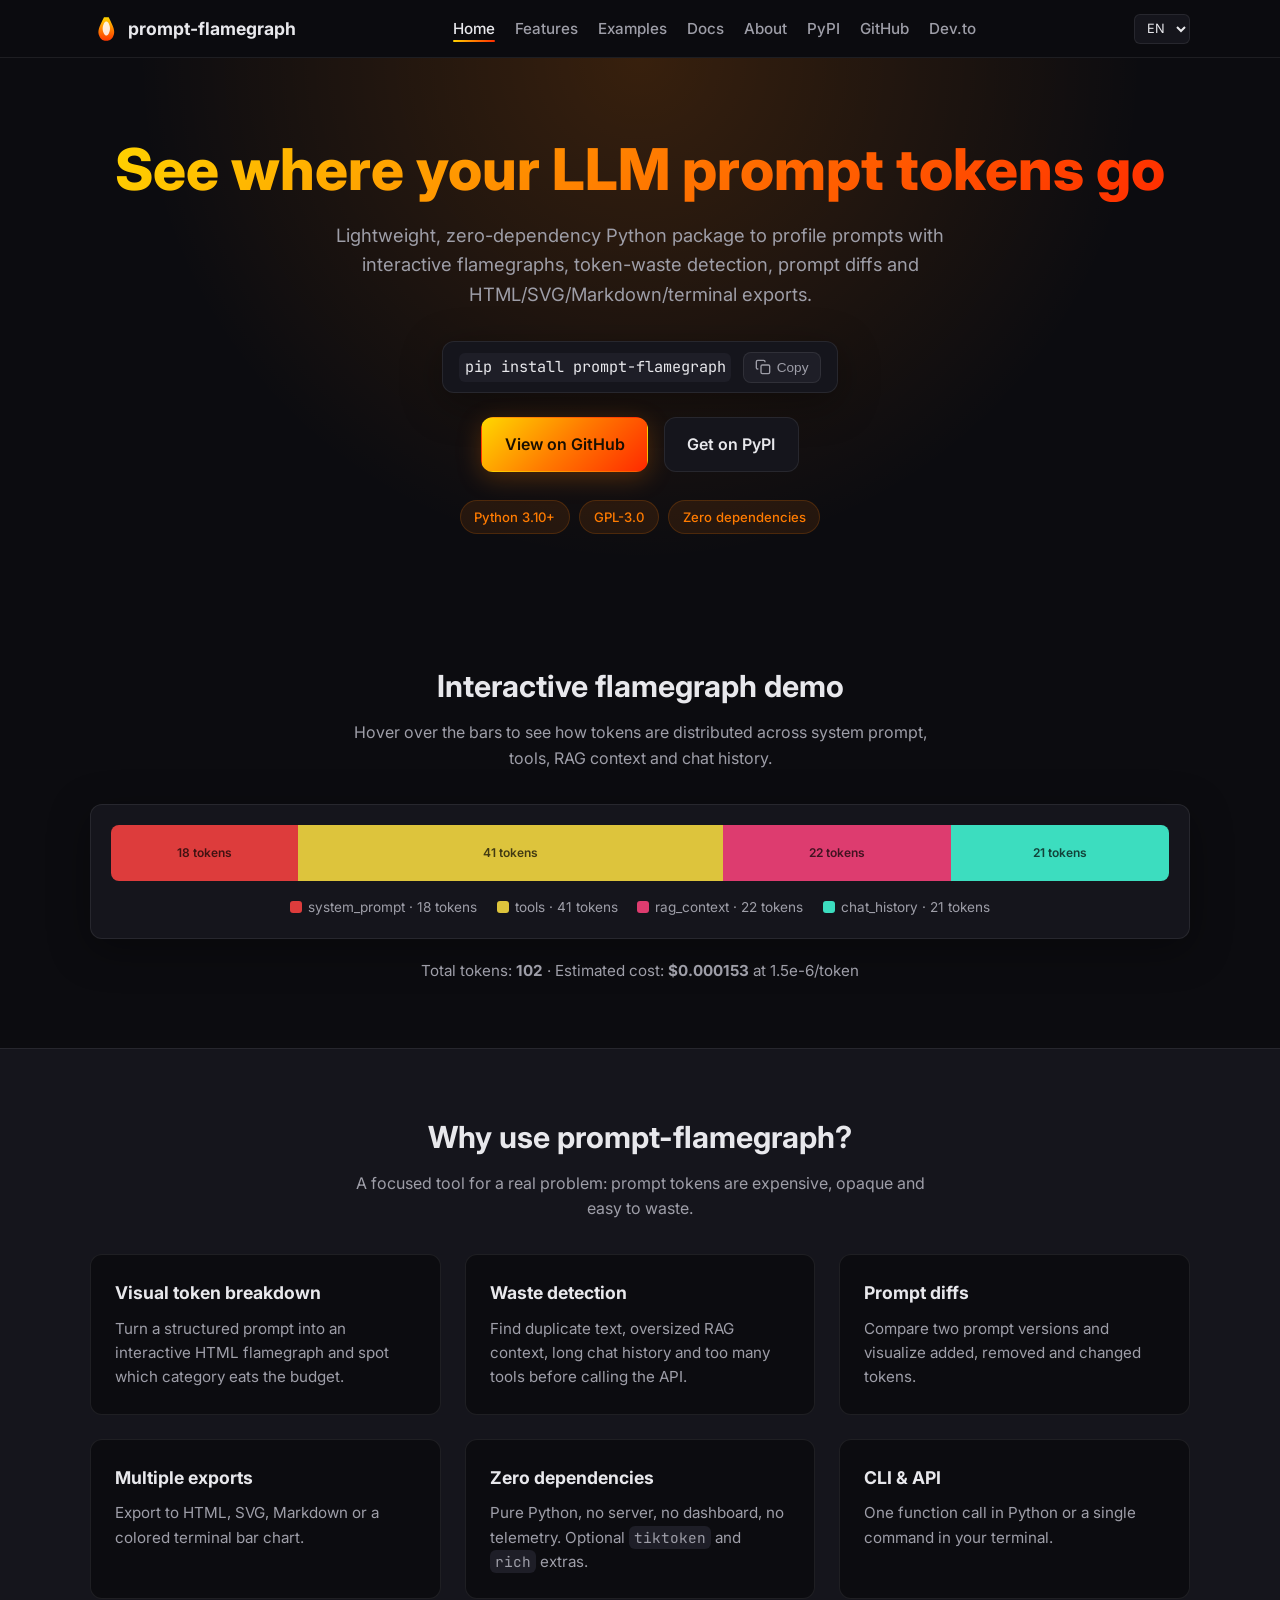
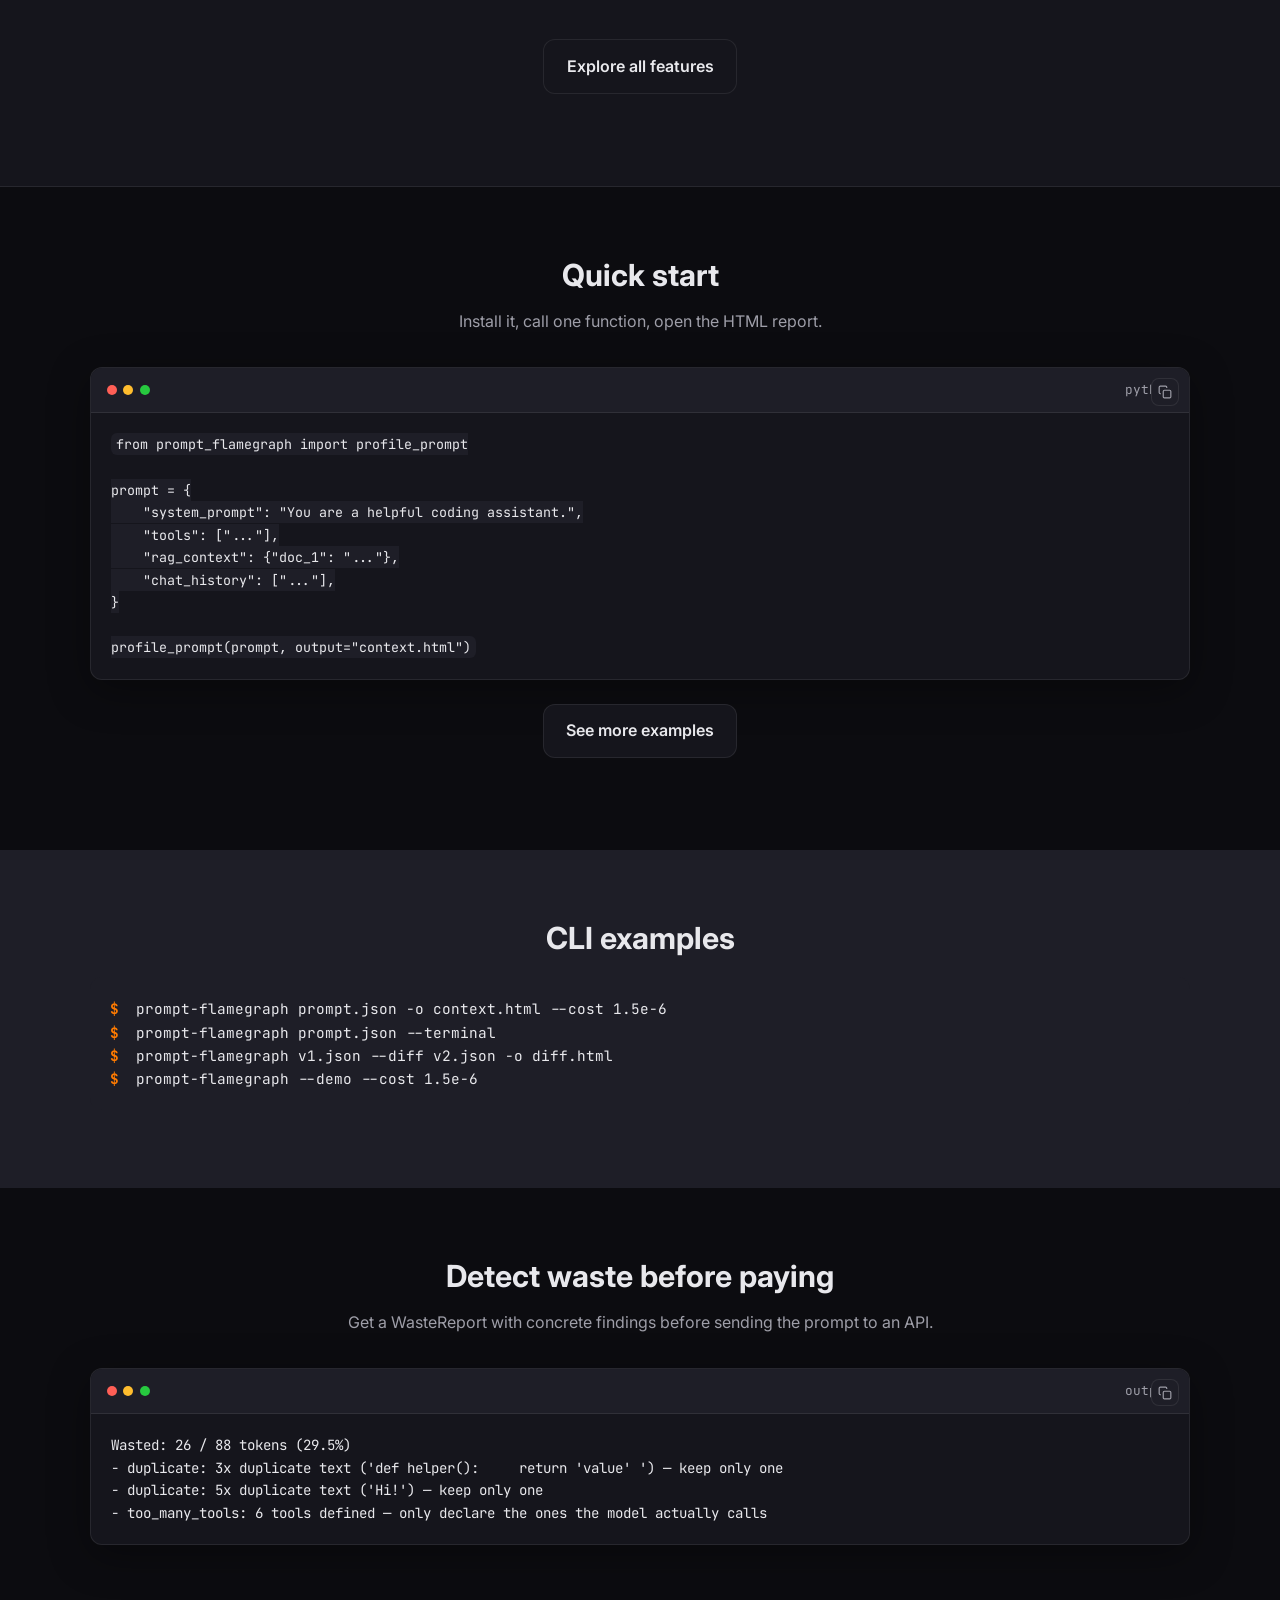
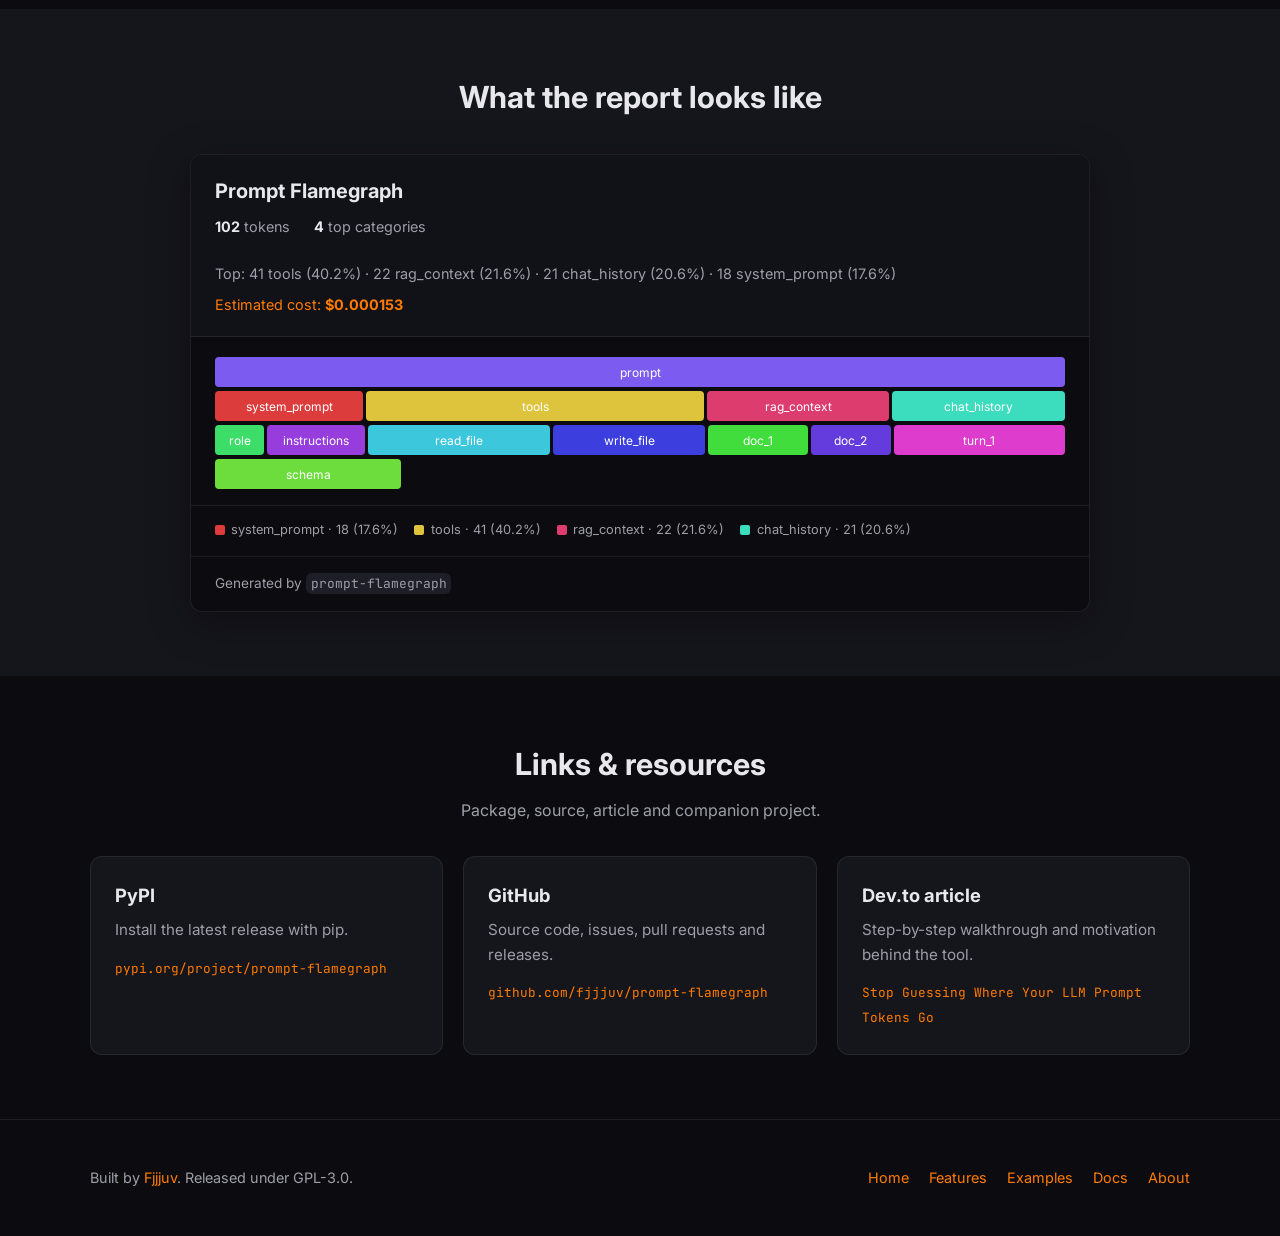
==== index.html @ 8f4eb589 "Complete French translation across all site pages. - Extend i18n.js with a frText fallback map and a" ====
<!doctype html>
<html lang="en">
<head>
  <meta charset="utf-8" />
  <meta name="viewport" content="width=device-width, initial-scale=1" />
  <title data-i18n-title="page_title">prompt-flamegraph · Profile LLM Prompt Tokens</title>
  <script>document.documentElement.classList.add('js');</script>
  <meta name="description" content="Lightweight, zero-dependency Python package to profile LLM prompt tokens with interactive flamegraphs, waste detection and HTML/SVG/Markdown/terminal exports." data-i18n-meta="page_description" />
  <link rel="canonical" href="https://fjjjuv.github.io/prompt-flamegraph/" />
  <meta name="google-site-verification" content="PASTE_GSC_CODE_HERE" />

  <meta property="og:title" content="prompt-flamegraph · Profile LLM Prompt Tokens" />
  <meta property="og:description" content="Lightweight, zero-dependency Python package to profile LLM prompt tokens with interactive flamegraphs, waste detection and HTML/SVG/Markdown/terminal exports." />
  <meta property="og:url" content="https://fjjjuv.github.io/prompt-flamegraph/" />
  <meta property="og:image" content="https://fjjjuv.github.io/prompt-flamegraph/og-image.png" />
  <meta property="og:image:width" content="1200" />
  <meta property="og:image:height" content="630" />
  <meta property="og:image:alt" content="Interactive prompt token flamegraph from prompt-flamegraph" />
  <meta property="og:type" content="website" />
  <meta name="twitter:image:alt" content="Interactive prompt token flamegraph from prompt-flamegraph" />
  <meta name="twitter:card" content="summary_large_image" />

  <link rel="preconnect" href="https://fonts.googleapis.com" />
  <link rel="preconnect" href="https://fonts.gstatic.com" crossorigin />
  <link href="https://fonts.googleapis.com/css2?family=Inter:wght@400;500;600;700&family=JetBrains+Mono:wght@400;500&display=swap" rel="stylesheet" />
  <link rel="icon" type="image/x-icon" href="favicon.ico" />
  <script>
    if (location.protocol !== 'file:') {
      const manifestLink = document.createElement('link');
      manifestLink.rel = 'manifest';
      manifestLink.href = 'manifest.json';
      document.head.appendChild(manifestLink);
    }
  </script>
  <link rel="sitemap" type="application/xml" title="Sitemap" href="sitemap.xml" />
  <meta name="keywords" content="prompt-flamegraph, LLM, prompt, flamegraph, token profiling, token optimization, OpenAI, tiktoken, Python, developer tool, RAG, chat history, prompt cost" />
  <link rel="author" href="https://github.com/fjjjuv" />
  <meta name="DC.title" content="prompt-flamegraph · Profile LLM Prompt Tokens" />
  <meta name="DC.creator" content="Fjjjuv" />
  <meta name="DC.subject" content="prompt-flamegraph, LLM, prompt profiling, token flamegraph" />
  <meta name="DC.description" content="Lightweight, zero-dependency Python package to profile LLM prompt tokens with interactive flamegraphs, waste detection, prompt diffs and HTML/SVG/Markdown/terminal exports." />
  <meta name="DC.publisher" content="Fjjjuv" />
  <meta name="DC.date" content="2026-09-10" />
  <meta name="DC.language" content="en" />
  <meta name="DC.rights" content="GPL-3.0" />
  <meta name="application-name" content="prompt-flamegraph" />
  <meta name="msapplication-TileColor" content="#0c0c10" />
  <meta name="copyright" content="Fjjjuv, GPL-3.0" />
  <link rel="stylesheet" href="style.css" />
  <script src="i18n.js" defer></script>
  <meta name="robots" content="index, follow, max-image-preview:large, max-snippet:-1, max-video-preview:-1" />
  <meta name="referrer" content="strict-origin-when-cross-origin" />
  <meta name="author" content="Fjjjuv" />
  <meta name="theme-color" content="#0c0c10" />
  <meta name="color-scheme" content="dark" />
  <meta property="og:site_name" content="prompt-flamegraph" />
  <meta property="og:locale" content="en_US" />
  <script type="application/ld+json">
  {
    "@context": "https://schema.org",
    "@graph": [
      {
        "@type": "WebSite",
        "@id": "https://fjjjuv.github.io/prompt-flamegraph/#website",
        "url": "https://fjjjuv.github.io/prompt-flamegraph/",
        "name": "prompt-flamegraph",
        "description": "Lightweight, zero-dependency Python package to profile LLM prompt tokens with interactive flamegraphs, waste detection, prompt diffs and HTML/SVG/Markdown/terminal exports.",
        "publisher": {"@type": "Person", "name": "Fjjjuv", "url": "https://github.com/fjjjuv"},
        "sameAs": [
          "https://github.com/fjjjuv/prompt-flamegraph",
          "https://pypi.org/project/prompt-flamegraph/",
          "https://dev.to/fjjjuv/stop-guessing-where-your-llm-prompt-tokens-go-prompt-flamegraph-52nf"
        ],
        "inLanguage": "en"
      },
      {
        "@type": "SoftwareApplication",
        "@id": "https://fjjjuv.github.io/prompt-flamegraph/#software",
        "name": "prompt-flamegraph",
        "applicationCategory": "DeveloperApplication",
        "applicationSubCategory": "Prompt engineering tool",
        "operatingSystem": "Cross-platform",
        "softwareVersion": "0.2.4",
        "programmingLanguage": "Python",
        "requiresPythonVersion": ">=3.10",
        "offers": {"@type": "Offer", "price": "0", "priceCurrency": "USD"},
        "author": {"@type": "Person", "name": "Fjjjuv", "url": "https://github.com/fjjjuv"},
        "codeRepository": "https://github.com/fjjjuv/prompt-flamegraph",
        "downloadUrl": "https://pypi.org/project/prompt-flamegraph/",
        "license": "https://www.gnu.org/licenses/gpl-3.0.html",
        "audience": {"@type": "Audience", "audienceType": "Developers and ML engineers"},
        "featureList": ["Interactive flamegraph", "Token waste detection", "Prompt diff", "HTML/SVG/Markdown exports", "Terminal bar chart", "Pluggable tokenizers", "CLI and Python API"],
        "screenshot": {"@id": "https://fjjjuv.github.io/prompt-flamegraph/og-image.png"},
        "softwareHelp": "https://fjjjuv.github.io/prompt-flamegraph/documentation.html",
        "url": "https://fjjjuv.github.io/prompt-flamegraph/",
        "mainEntityOfPage": {"@type": "WebPage", "@id": "https://fjjjuv.github.io/prompt-flamegraph/"}
      },
      {
        "@type": "WebPage",
        "@id": "https://fjjjuv.github.io/prompt-flamegraph/",
        "url": "https://fjjjuv.github.io/prompt-flamegraph/",
        "name": "prompt-flamegraph · Profile LLM Prompt Tokens",
        "description": "Lightweight, zero-dependency Python package to profile LLM prompt tokens with interactive flamegraphs, waste detection, prompt diffs and HTML/SVG/Markdown/terminal exports.",
        "isPartOf": {"@id": "https://fjjjuv.github.io/prompt-flamegraph/#website"},
        "breadcrumb": {"@type": "BreadcrumbList", "@id": "https://fjjjuv.github.io/prompt-flamegraph/#breadcrumb"},
        "inLanguage": "en"
      },
      {
        "@type": "ImageObject",
        "@id": "https://fjjjuv.github.io/prompt-flamegraph/og-image.png",
        "url": "https://fjjjuv.github.io/prompt-flamegraph/og-image.png",
        "name": "Interactive prompt flamegraph demo",
        "description": "HTML report showing an interactive token flamegraph with waste findings"
      },
      {
        "@type": "BreadcrumbList",
        "@id": "https://fjjjuv.github.io/prompt-flamegraph/#breadcrumb",
        "itemListElement": [{"@type": "ListItem", "position": 1, "name": "Home", "item": "https://fjjjuv.github.io/prompt-flamegraph/"}]
      }
    ]
  }
  </script>
</head>
<body>
  <header class="site-header">
    <nav class="nav container" aria-label="Main navigation">
      <a class="logo" href="index.html">
        <svg class="logo-icon" viewBox="0 0 24 24" aria-hidden="true"><path d="M12 2C8 10 6 14 8 18c2 5 6 4 6 4s4 .8 6-4c2-4 0-8-4-16z" fill="url(#flame)"/><path d="M12 7c-2 4-1 7 0 9 1 2 3 2 4 0 1-2 2-5 0-9-1-2-3-2-4 0z" fill="#fff" opacity=".85"/><defs><linearGradient id="flame" x1="12" y1="2" x2="12" y2="24" gradientUnits="userSpaceOnUse"><stop offset="0%" stop-color="#ffd700"/><stop offset="50%" stop-color="#ff7b00"/><stop offset="100%" stop-color="#ff2a00"/></linearGradient></defs></svg>
        <span data-i18n="brand">prompt-flamegraph</span>
      </a>
      <ul class="nav-links" id="nav-links">
        <li><a href="index.html" data-i18n="nav_home">Home</a></li>
        <li><a href="features.html" data-i18n="nav_features">Features</a></li>
        <li><a href="examples.html" data-i18n="nav_examples">Examples</a></li>
        <li><a href="documentation.html" data-i18n="nav_docs">Docs</a></li>
        <li><a href="about.html" data-i18n="nav_about">About</a></li>
        <li><a href="https://pypi.org/project/prompt-flamegraph/" target="_blank" rel="noopener" data-i18n="nav_pypi">PyPI</a></li>
        <li><a href="https://github.com/fjjjuv/prompt-flamegraph" target="_blank" rel="noopener" data-i18n="nav_github">GitHub</a></li>
        <li><a href="https://dev.to/fjjjuv/stop-guessing-where-your-llm-prompt-tokens-go-prompt-flamegraph-52nf" target="_blank" rel="noopener" data-i18n="nav_devto">Dev.to</a></li>
      </ul>
      <div class="nav-actions">
        <button id="nav-toggle" class="nav-toggle" aria-label="Toggle navigation" aria-expanded="false" aria-controls="nav-links">
          <span></span><span></span><span></span>
        </button>
      </div>
    </nav>
  </header>

  <main>
    <section class="hero">
      <div class="container hero-inner">
        <h1 data-i18n="hero_title">See where your LLM prompt tokens go</h1>
        <p class="lead" data-i18n="hero_lead">Lightweight, zero-dependency Python package to profile prompts with interactive flamegraphs, token-waste detection, prompt diffs and HTML/SVG/Markdown/terminal exports.</p>
        <div class="install" id="install">
          <code>pip install prompt-flamegraph</code>
          <button class="copy" data-copy="pip install prompt-flamegraph" aria-label="Copy install command">
            <svg width="16" height="16" viewBox="0 0 24 24" fill="none" stroke="currentColor" stroke-width="2"><rect x="9" y="9" width="13" height="13" rx="2"/><path d="M5 15H4a2 2 0 0 1-2-2V4a2 2 0 0 1 2-2h9a2 2 0 0 1 2 2v1"/></svg>
            <span class="copy-label" data-i18n="copy">Copy</span>
          </button>
        </div>
        <div class="hero-actions">
          <a class="btn btn-primary" href="https://github.com/fjjjuv/prompt-flamegraph" target="_blank" rel="noopener" data-i18n="btn_github">View on GitHub</a>
          <a class="btn btn-secondary" href="https://pypi.org/project/prompt-flamegraph/" target="_blank" rel="noopener" data-i18n="btn_pypi">Get on PyPI</a>
        </div>
        <div class="badges">
          <span class="badge" data-i18n="badge_python">Python 3.10+</span>
          <span class="badge" data-i18n="badge_license">GPL-3.0</span>
          <span class="badge" data-i18n="badge_zero">Zero dependencies</span>
        </div>
      </div>
    </section>

    <section class="container demo" id="demo">
      <div class="reveal">
        <h2 data-i18n="demo_title">Interactive flamegraph demo</h2>
        <p class="section-desc" data-i18n="demo_desc">Hover over the bars to see how tokens are distributed across system prompt, tools, RAG context and chat history.</p>
      </div>
      <div class="flamegraph reveal" role="img" aria-label="Interactive prompt token flamegraph">
        <div class="flamegraph-bars" id="flamegraph-bars"></div>
        <div class="flamegraph-tooltip" id="flamegraph-tooltip"></div>
        <div class="flamegraph-legend" id="flamegraph-legend"></div>
      </div>
      <div class="demo-total reveal" data-i18n="demo_total">Total tokens: <strong>102</strong> · Estimated cost: <strong>$0.000153</strong> at 1.5e-6/token</div>
    </section>

    <section class="features" id="features">
      <div class="container">
        <div class="reveal">
          <h2 data-i18n="features_title">Why use prompt-flamegraph?</h2>
          <p class="section-desc" data-i18n="features_desc">A focused tool for a real problem: prompt tokens are expensive, opaque and easy to waste.</p>
        </div>
        <div class="feature-grid">
          <article class="feature reveal">
            <h3 data-i18n="feature_visual">Visual token breakdown</h3>
            <p data-i18n="feature_visual_text">Turn a structured prompt into an interactive HTML flamegraph and spot which category eats the budget.</p>
          </article>
          <article class="feature reveal">
            <h3 data-i18n="feature_waste">Waste detection</h3>
            <p data-i18n="feature_waste_text">Find duplicate text, oversized RAG context, long chat history and too many tools before calling the API.</p>
          </article>
          <article class="feature reveal">
            <h3 data-i18n="feature_diff">Prompt diffs</h3>
            <p data-i18n="feature_diff_text">Compare two prompt versions and visualize added, removed and changed tokens.</p>
          </article>
          <article class="feature reveal">
            <h3 data-i18n="feature_export">Multiple exports</h3>
            <p data-i18n="feature_export_text">Export to HTML, SVG, Markdown or a colored terminal bar chart.</p>
          </article>
          <article class="feature reveal">
            <h3 data-i18n="feature_zero">Zero dependencies</h3>
            <p data-i18n="feature_zero_text">Pure Python, no server, no dashboard, no telemetry. Optional <code>tiktoken</code> and <code>rich</code> extras.</p>
          </article>
          <article class="feature reveal">
            <h3 data-i18n="feature_api">CLI & API</h3>
            <p data-i18n="feature_api_text">One function call in Python or a single command in your terminal.</p>
          </article>
        </div>
        <div class="hero-actions reveal" style="margin-top:2.5rem;justify-content:center">
          <a class="btn btn-secondary" href="features.html" data-i18n="explore_features">Explore all features</a>
        </div>
      </div>
    </section>

    <section class="container" id="quickstart">
      <div class="reveal">
        <h2 data-i18n="quickstart_title">Quick start</h2>
        <p class="section-desc" data-i18n="quickstart_desc">Install it, call one function, open the HTML report.</p>
      </div>
      <div class="code-window reveal">
        <div class="code-header">
          <span class="dot red"></span>
          <span class="dot yellow"></span>
          <span class="dot green"></span>
          <span class="filename" data-i18n="filename_python">python</span>
        </div>
        <pre><code id="quickstart-code">from prompt_flamegraph import profile_prompt

prompt = {
    "system_prompt": "You are a helpful coding assistant.",
    "tools": ["..."],
    "rag_context": {"doc_1": "..."},
    "chat_history": ["..."],
}

profile_prompt(prompt, output="context.html")</code></pre>
        <button class="copy code-copy" data-copy="from prompt_flamegraph import profile_prompt

prompt = {
    'system_prompt': 'You are a helpful coding assistant.',
    'tools': ['...'],
    'rag_context': {'doc_1': '...'},
    'chat_history': ['...'],
}

profile_prompt(prompt, output='context.html')" aria-label="Copy quick start code">
          <svg width="14" height="14" viewBox="0 0 24 24" fill="none" stroke="currentColor" stroke-width="2"><rect x="9" y="9" width="13" height="13" rx="2"/><path d="M5 15H4a2 2 0 0 1-2-2V4a2 2 0 0 1 2-2h9a2 2 0 0 1 2 2v1"/></svg>
        </button>
      </div>
      <div class="hero-actions reveal" style="margin-top:1.5rem;justify-content:center">
        <a class="btn btn-secondary" href="examples.html" data-i18n="more_examples">See more examples</a>
      </div>
    </section>

    <section class="terminal" id="cli">
      <div class="container reveal">
        <h2 data-i18n="cli_title">CLI examples</h2>
        <pre><span class="prompt">$</span> <span class="cmd">prompt-flamegraph prompt.json -o context.html --cost 1.5e-6</span>
<span class="prompt">$</span> <span class="cmd">prompt-flamegraph prompt.json --terminal</span>
<span class="prompt">$</span> <span class="cmd">prompt-flamegraph v1.json --diff v2.json -o diff.html</span>
<span class="prompt">$</span> <span class="cmd">prompt-flamegraph --demo --cost 1.5e-6</span></pre>
      </div>
    </section>

    <section class="container" id="waste">
      <div class="reveal">
        <h2 data-i18n="waste_title">Detect waste before paying</h2>
        <p class="section-desc" data-i18n="waste_desc">Get a WasteReport with concrete findings before sending the prompt to an API.</p>
      </div>
      <div class="code-window reveal">
        <div class="code-header"><span class="dot red"></span><span class="dot yellow"></span><span class="dot green"></span><span class="filename" data-i18n="filename_output">output</span></div>
        <pre>Wasted: 26 / 88 tokens (29.5%)
- duplicate: 3x duplicate text ('def helper():     return 'value' ') — keep only one
- duplicate: 5x duplicate text ('Hi!') — keep only one
- too_many_tools: 6 tools defined — only declare the ones the model actually calls</pre>
        <button class="copy code-copy" data-copy="Wasted: 26 / 88 tokens (29.5%)
- duplicate: 3x duplicate text ('def helper():     return 'value' ') — keep only one
- duplicate: 5x duplicate text ('Hi!') — keep only one
- too_many_tools: 6 tools defined — only declare the ones the model actually calls" aria-label="Copy waste report">
          <svg width="14" height="14" viewBox="0 0 24 24" fill="none" stroke="currentColor" stroke-width="2"><rect x="9" y="9" width="13" height="13" rx="2"/><path d="M5 15H4a2 2 0 0 1-2-2V4a2 2 0 0 1 2-2h9a2 2 0 0 1 2 2v1"/></svg>
        </button>
      </div>
    </section>

    <section class="screenshot" id="report">
      <div class="container reveal">
        <h2 data-i18n="report_title">What the report looks like</h2>
        <div class="report-preview" role="img" aria-label="prompt-flamegraph HTML report preview showing an interactive token flamegraph with waste findings">
          <div class="report-header">
            <h3 data-i18n="report_header">Prompt Flamegraph</h3>
            <div class="report-meta">
              <span data-i18n="report_meta_tokens"><strong>102</strong> tokens</span>
              <span data-i18n="report_meta_cats"><strong>4</strong> top categories</span>
              <span data-i18n="report_meta_top">Top: 41 tools (40.2%) · 22 rag_context (21.6%) · 21 chat_history (20.6%) · 18 system_prompt (17.6%)</span>
            </div>
            <div class="report-cost" data-i18n="report_cost">Estimated cost: <strong>$0.000153</strong></div>
          </div>
          <div class="report-graph" id="report-graph" aria-hidden="true"><div class="report-rows" id="report-rows"></div></div>
          <div class="report-legend" id="report-legend"></div>
          <div class="report-footer" data-i18n="report_footer">Generated by <code>prompt-flamegraph</code></div>
        </div>
      </div>
    </section>

    <section class="links" id="links">
      <div class="container">
        <div class="reveal">
          <h2 data-i18n="links_title">Links & resources</h2>
          <p class="section-desc" data-i18n="links_desc">Package, source, article and companion project.</p>
        </div>
        <div class="link-grid">
          <a class="link-card reveal" href="https://pypi.org/project/prompt-flamegraph/" target="_blank" rel="noopener">
            <h3 data-i18n="link_pypi">PyPI</h3>
            <p data-i18n="link_pypi_text">Install the latest release with pip.</p>
            <span class="link-arrow" data-i18n="link_pypi_url">pypi.org/project/prompt-flamegraph</span>
          </a>
          <a class="link-card reveal" href="https://github.com/fjjjuv/prompt-flamegraph" target="_blank" rel="noopener">
            <h3 data-i18n="link_github">GitHub</h3>
            <p data-i18n="link_github_text">Source code, issues, pull requests and releases.</p>
            <span class="link-arrow" data-i18n="link_github_url">github.com/fjjjuv/prompt-flamegraph</span>
          </a>
          <a class="link-card reveal" href="https://dev.to/fjjjuv/stop-guessing-where-your-llm-prompt-tokens-go-prompt-flamegraph-52nf" target="_blank" rel="noopener">
            <h3 data-i18n="link_devto">Dev.to article</h3>
            <p data-i18n="link_devto_text">Step-by-step walkthrough and motivation behind the tool.</p>
            <span class="link-arrow" data-i18n="link_devto_title">Stop Guessing Where Your LLM Prompt Tokens Go</span>
          </a>

        </div>
      </div>
    </section>
  </main>

  <button id="back-to-top" class="back-to-top" aria-label="Back to top">
    <svg width="20" height="20" viewBox="0 0 24 24" fill="none" stroke="currentColor" stroke-width="2.5" stroke-linecap="round" stroke-linejoin="round"><path d="M12 19V5M5 12l7-7 7 7"/></svg>
  </button>

  <footer class="site-footer">
    <div class="container footer-inner">
      <p data-i18n="footer_built">Built by <a href="https://github.com/fjjjuv" target="_blank" rel="noopener">Fjjjuv</a>. Released under GPL-3.0.</p>
      <div class="footer-links">
        <a href="index.html" data-i18n="nav_home">Home</a>
        <a href="features.html" data-i18n="nav_features">Features</a>
        <a href="examples.html" data-i18n="nav_examples">Examples</a>
        <a href="documentation.html" data-i18n="nav_docs">Docs</a>
        <a href="about.html" data-i18n="nav_about">About</a>
      </div>
    </div>
  </footer>

  <script src="components.js"></script>
  <script src="script.js"></script>
</body>
</html>
---- style.css ----
:root {
  --bg: #0c0c10;
  --surface: #15151c;
  --surface-2: #1e1e27;
  --text: #e8e8ec;
  --text-muted: #9e9ea8;
  --border: rgba(255, 255, 255, 0.08);
  --border-strong: rgba(255, 255, 255, 0.12);
  --brand-1: #ffd700;
  --brand-2: #ff7b00;
  --brand-3: #ff2a00;
  --brand-gradient: linear-gradient(135deg, #ffd700 0%, #ff7b00 50%, #ff2a00 100%);
  --accent: #ff7b00;
  --radius: 12px;
  --shadow: 0 10px 40px rgba(0, 0, 0, 0.35);
  --font: 'Inter', ui-sans-serif, system-ui, sans-serif;
  --mono: 'JetBrains Mono', ui-monospace, monospace;
}



* { box-sizing: border-box; }

html { scroll-behavior: smooth; }

body {
  margin: 0;
  font-family: var(--font);
  background: var(--bg);
  color: var(--text);
  line-height: 1.6;
  -webkit-font-smoothing: antialiased;
  transition: background-color 0.25s ease, color 0.25s ease;
}

a { color: var(--brand-2); text-decoration: none; }
a:hover { text-decoration: underline; }

code, pre { font-family: var(--mono); }

code {
  background: var(--surface-2);
  padding: 0.15em 0.35em;
  border-radius: 6px;
  font-size: 0.95em;
}

pre {
  background: var(--surface-2);
  padding: 1.25rem;
  border-radius: var(--radius);
  overflow-x: auto;
  font-size: 0.9rem;
}

.container {
  width: 92%;
  max-width: 1100px;
  margin: 0 auto;
}

.site-header {
  position: sticky;
  top: 0;
  z-index: 100;
  background: color-mix(in srgb, var(--bg) 85%, transparent);
  backdrop-filter: blur(10px);
  border-bottom: 1px solid var(--border);
}

.nav {
  display: flex;
  align-items: center;
  justify-content: space-between;
  padding: 0.85rem 0;
  gap: 1rem;
}

.logo {
  display: flex;
  align-items: center;
  gap: 0.6rem;
  font-weight: 700;
  font-size: 1.1rem;
  color: var(--text);
  flex-shrink: 0;
}

.logo-icon { width: 28px; height: 28px; }

.nav-toggle {
  display: none;
  background: var(--surface-2);
  border: 1px solid var(--border);
  color: var(--text);
  width: 42px;
  height: 42px;
  border-radius: var(--radius);
  cursor: pointer;
  align-items: center;
  justify-content: center;
  flex-direction: column;
  gap: 5px;
}

.nav-toggle span {
  display: block;
  width: 20px;
  height: 2px;
  background: var(--text);
  border-radius: 2px;
  transition: transform 0.25s, opacity 0.25s;
}

.nav-toggle.open span:nth-child(1) { transform: translateY(7px) rotate(45deg); }
.nav-toggle.open span:nth-child(2) { opacity: 0; }
.nav-toggle.open span:nth-child(3) { transform: translateY(-7px) rotate(-45deg); }

.nav-links {
  display: flex;
  gap: 1.25rem;
  list-style: none;
  margin: 0;
  padding: 0;
  align-items: center;
}

.nav-links a {
  color: var(--text-muted);
  font-weight: 500;
  font-size: 0.95rem;
  position: relative;
  padding: 0.25rem 0;
}

.nav-links a::after {
  content: '';
  position: absolute;
  left: 0;
  bottom: 0;
  width: 0;
  height: 2px;
  background: var(--brand-gradient);
  border-radius: 2px;
  transition: width 0.25s;
}

.nav-links a:hover,
.nav-links a.active {
  color: var(--text);
  text-decoration: none;
}

.nav-links a:hover::after,
.nav-links a.active::after { width: 100%; }

.nav-actions {
  display: flex;
  align-items: center;
  gap: 0.6rem;
  flex-shrink: 0;
}

.lang-switch {
  background: var(--surface);
  color: var(--text);
  border: 1px solid var(--border);
  border-radius: 6px;
  padding: 0.35rem 0.5rem;
  font-family: var(--font);
  font-size: 0.8rem;
  cursor: pointer;
}

.site-header {
  transition: transform 0.25s ease;
}

.site-header.nav-hidden {
  transform: translateY(-100%);
  pointer-events: none;
}

.back-to-top {
  position: fixed;
  bottom: 1.5rem;
  right: 1.5rem;
  z-index: 90;
  width: 44px;
  height: 44px;
  border-radius: 50%;
  background: var(--brand-gradient);
  color: #1a0f00;
  border: none;
  cursor: pointer;
  opacity: 0;
  transform: translateY(12px);
  transition: opacity 0.25s, transform 0.25s;
  pointer-events: none;
  display: flex;
  align-items: center;
  justify-content: center;
  box-shadow: var(--shadow);
}

.back-to-top.visible {
  opacity: 1;
  transform: translateY(0);
  pointer-events: auto;
}

html.js .reveal {
  opacity: 0;
  transform: translateY(20px);
  transition: opacity 0.6s ease, transform 0.6s ease;
}

html.js .reveal.visible { opacity: 1; transform: translateY(0); }

@media (prefers-reduced-motion: reduce) {
  * { transition-duration: 0.01ms !important; animation-duration: 0.01ms !important; }
  html { scroll-behavior: auto; }
  html.js .reveal { opacity: 1; transform: none; }
}

.hero {
  position: relative;
  padding: 5rem 0 4rem;
  overflow: hidden;
}

.hero::before {
  content: '';
  position: absolute;
  inset: 0;
  background: radial-gradient(circle at 50% 0%, rgba(255, 123, 0, 0.18), transparent 60%);
  pointer-events: none;
}



.hero-inner {
  position: relative;
  text-align: center;
}

.hero h1 {
  font-size: clamp(2.2rem, 5vw, 3.6rem);
  font-weight: 800;
  line-height: 1.1;
  margin: 0 0 1.2rem;
  background: var(--brand-gradient);
  -webkit-background-clip: text;
  -webkit-text-fill-color: transparent;
  background-clip: text;
}

.lead {
  font-size: 1.15rem;
  color: var(--text-muted);
  max-width: 680px;
  margin: 0 auto 2rem;
}

.install {
  display: inline-flex;
  align-items: center;
  gap: 0.75rem;
  background: var(--surface);
  border: 1px solid var(--border);
  border-radius: var(--radius);
  padding: 0.6rem 1rem;
  margin-bottom: 1.5rem;
  font-family: var(--mono);
  font-size: 1rem;
  box-shadow: var(--shadow);
}

.copy {
  display: inline-flex;
  align-items: center;
  gap: 0.35rem;
  background: var(--surface-2);
  border: 1px solid var(--border);
  color: var(--text-muted);
  border-radius: 8px;
  padding: 0.4rem 0.7rem;
  cursor: pointer;
  font-size: 0.85rem;
  transition: all 0.2s;
}

.copy:hover { color: var(--text); background: var(--surface); border-color: var(--border-strong); }
.copy.copied { color: #2dd4bf; }

.hero-actions {
  display: flex;
  justify-content: center;
  gap: 1rem;
  flex-wrap: wrap;
  margin-bottom: 1.75rem;
}

.btn {
  display: inline-flex;
  align-items: center;
  padding: 0.85rem 1.4rem;
  border-radius: var(--radius);
  font-weight: 600;
  border: 1px solid transparent;
  transition: transform 0.15s, box-shadow 0.15s;
}

.btn:hover { text-decoration: none; transform: translateY(-2px); }

.btn-primary {
  background: var(--brand-gradient);
  color: #1a0f00;
  box-shadow: 0 6px 24px rgba(255, 123, 0, 0.25);
}

.btn-secondary {
  background: var(--surface);
  color: var(--text);
  border-color: var(--border);
}

.badges { display: flex; justify-content: center; gap: 0.6rem; flex-wrap: wrap; }

.badge {
  background: rgba(255, 123, 0, 0.1);
  color: var(--brand-2);
  border: 1px solid rgba(255, 123, 0, 0.18);
  border-radius: 999px;
  padding: 0.35rem 0.85rem;
  font-size: 0.82rem;
  font-weight: 500;
}

.demo, #quickstart, #waste, #report, #links, #cli, .features, .page-section {
  padding: 4rem 0;
}

section h2 {
  font-size: 1.9rem;
  font-weight: 700;
  margin: 0 0 0.6rem;
  text-align: center;
}

.section-desc {
  color: var(--text-muted);
  text-align: center;
  max-width: 600px;
  margin: 0 auto 2rem;
}

.flamegraph {
  position: relative;
  background: var(--surface);
  border: 1px solid var(--border);
  border-radius: var(--radius);
  padding: 1.25rem;
  box-shadow: var(--shadow);
}

.flamegraph-bars {
  display: flex;
  width: 100%;
  height: 56px;
  border-radius: 8px;
  overflow: hidden;
}

.flamegraph-bar {
  height: 100%;
  display: flex;
  align-items: center;
  justify-content: center;
  font-size: 0.75rem;
  font-weight: 600;
  color: rgba(0, 0, 0, 0.7);
  cursor: pointer;
  transition: filter 0.2s, transform 0.2s;
  position: relative;
  white-space: nowrap;
  overflow: hidden;
  text-overflow: ellipsis;
  padding: 0 0.4rem;
}

.flamegraph-bar:hover { filter: brightness(1.15); transform: scaleY(1.05); z-index: 2; }

.flamegraph-tooltip {
  position: absolute;
  display: none;
  background: var(--surface-2);
  border: 1px solid var(--border);
  border-radius: 8px;
  padding: 0.6rem 0.8rem;
  font-size: 0.85rem;
  pointer-events: none;
  z-index: 10;
  box-shadow: var(--shadow);
  white-space: nowrap;
  color: var(--text);
}

.flamegraph-legend {
  display: flex;
  flex-wrap: wrap;
  gap: 0.8rem 1.2rem;
  margin-top: 1rem;
  justify-content: center;
}

.legend-item {
  display: flex;
  align-items: center;
  gap: 0.4rem;
  font-size: 0.85rem;
  color: var(--text-muted);
  cursor: pointer;
}

.legend-color {
  width: 12px;
  height: 12px;
  border-radius: 3px;
}

.demo-total {
  text-align: center;
  margin-top: 1.25rem;
  color: var(--text-muted);
  font-size: 0.95rem;
}

.features { background: var(--surface); border-top: 1px solid var(--border); border-bottom: 1px solid var(--border); }

.feature-grid {
  display: grid;
  grid-template-columns: repeat(auto-fit, minmax(280px, 1fr));
  gap: 1.5rem;
  margin-top: 2rem;
}

.feature {
  background: var(--bg);
  border: 1px solid var(--border);
  border-radius: var(--radius);
  padding: 1.5rem;
  transition: transform 0.2s, border-color 0.2s;
}

.feature:hover { transform: translateY(-4px); border-color: rgba(255, 123, 0, 0.3); }

.feature h3 { margin: 0 0 0.6rem; font-size: 1.1rem; color: var(--text); }
.feature p { margin: 0; color: var(--text-muted); font-size: 0.95rem; }

.code-window {
  position: relative;
  background: var(--surface);
  border: 1px solid var(--border);
  border-radius: var(--radius);
  overflow: hidden;
  box-shadow: var(--shadow);
}

.code-header {
  display: flex;
  align-items: center;
  gap: 0.4rem;
  padding: 0.75rem 1rem;
  background: var(--surface-2);
  border-bottom: 1px solid var(--border);
}

.dot { width: 10px; height: 10px; border-radius: 50%; }
.dot.red { background: #ff5f56; }
.dot.yellow { background: #ffbd2e; }
.dot.green { background: #27c93f; }

.filename {
  margin-left: auto;
  font-family: var(--mono);
  font-size: 0.8rem;
  color: var(--text-muted);
}

.code-window pre { margin: 0; background: transparent; border-radius: 0; font-size: 0.88rem; line-height: 1.6; }

.code-copy {
  position: absolute;
  top: 0.65rem;
  right: 0.65rem;
  padding: 0.35rem;
}

.terminal { background: var(--surface-2); }
.terminal pre { max-width: 100%; overflow-x: auto; }
.prompt { color: var(--brand-2); font-weight: 700; margin-right: 0.5rem; }
.cmd { color: var(--text); }

.screenshot { background: var(--surface); }
.screenshot img {
  display: block;
  width: 100%;
  max-width: 900px;
  margin: 2rem auto 0;
  border-radius: var(--radius);
  border: 1px solid var(--border);
  box-shadow: var(--shadow);
}

.report-preview {
  position: relative;
  max-width: 900px;
  margin: 2rem auto 0;
  border-radius: var(--radius);
  border: 1px solid var(--border);
  background: #0c0c10;
  box-shadow: var(--shadow);
  overflow: hidden;
}
.report-header {
  padding: 1.25rem 1.5rem;
  background: #111118;
  border-bottom: 1px solid var(--border);
}
.report-header h3 {
  margin: 0 0 0.5rem;
  font-size: 1.25rem;
  color: var(--text);
}
.report-meta {
  display: flex;
  gap: 1.5rem;
  flex-wrap: wrap;
  font-size: 0.9rem;
  color: var(--text-muted);
}
.report-meta strong { color: var(--text); }
.report-cost {
  margin-top: 0.5rem;
  font-size: 0.9rem;
  color: var(--brand-2);
}
.report-graph {
  padding: 1.25rem 1.5rem 1rem;
  overflow-x: auto;
  scrollbar-width: thin;
  scrollbar-color: var(--border) transparent;
}
.report-graph::-webkit-scrollbar {
  height: 6px;
}
.report-graph::-webkit-scrollbar-track {
  background: transparent;
}
.report-graph::-webkit-scrollbar-thumb {
  background: var(--border);
  border-radius: 3px;
}
.report-rows {
  display: flex;
  flex-direction: column;
  gap: 4px;
  min-width: 100%;
}
.report-row {
  display: flex;
  gap: 3px;
  width: 100%;
}
.report-bar {
  height: 30px;
  border-radius: 4px;
  display: flex;
  align-items: center;
  justify-content: center;
  font-size: 12px;
  color: #fff;
  overflow: hidden;
  white-space: nowrap;
  text-overflow: ellipsis;
  padding: 0 4px;
  min-width: 2px;
  flex: 0 1 auto;
  transform: scaleX(0);
  transform-origin: left;
  opacity: 0;
  transition: transform 0.45s ease, opacity 0.45s ease, filter 0.15s;
  cursor: pointer;
}
.report-bar:hover { filter: brightness(1.2); }
.report-graph.is-visible .report-bar {
  transform: scaleX(1);
  opacity: 1;
}
.report-tooltip {
  display: none;
  position: absolute;
  background: var(--surface-2);
  border: 1px solid var(--border);
  border-radius: 8px;
  padding: 0.5rem 0.75rem;
  font-size: 0.85rem;
  color: var(--text);
  pointer-events: none;
  z-index: 50;
  box-shadow: var(--shadow);
  white-space: nowrap;
}
.report-tooltip strong { color: var(--brand-2); }
.report-legend {
  display: flex;
  flex-wrap: wrap;
  gap: 0.5rem 1rem;
  margin: 0;
  padding: 0.85rem 1.5rem 1rem;
  font-size: 0.8rem;
  color: var(--text-muted);
  border-top: 1px solid var(--border);
}
.report-legend-item {
  display: inline-flex;
  align-items: center;
  gap: 0.4rem;
}
.report-legend-color {
  width: 10px;
  height: 10px;
  border-radius: 2px;
  flex-shrink: 0;
}
.report-footer {
  padding: 1rem 1.5rem;
  font-size: 0.85rem;
  color: var(--text-muted);
  border-top: 1px solid var(--border);
}
.report-footer code {
  background: var(--surface-2);
  padding: 0.15em 0.35em;
  border-radius: 6px;
}

.links { background: var(--bg); }

.link-grid {
  display: grid;
  grid-template-columns: repeat(auto-fit, minmax(260px, 1fr));
  gap: 1.25rem;
  margin-top: 2rem;
}

.link-card {
  display: block;
  background: var(--surface);
  border: 1px solid var(--border);
  border-radius: var(--radius);
  padding: 1.5rem;
  color: var(--text);
  transition: transform 0.2s, border-color 0.2s;
}

.link-card:hover { text-decoration: none; transform: translateY(-4px); border-color: rgba(255, 123, 0, 0.3); }

.link-card.soon { cursor: default; }
.link-card.soon:hover { transform: none; border-color: var(--border); }
.link-card.soon .link-arrow { color: var(--text-muted); }

.link-card h3 { margin: 0 0 0.5rem; font-size: 1.15rem; }
.link-card p { margin: 0 0 0.75rem; color: var(--text-muted); font-size: 0.95rem; }

.link-arrow {
  font-family: var(--mono);
  font-size: 0.8rem;
  color: var(--brand-2);
}

.page-hero {
  padding: 4rem 0 3rem;
  text-align: center;
  border-bottom: 1px solid var(--border);
  background: var(--surface);
}

.page-hero h1 {
  font-size: clamp(2rem, 5vw, 3rem);
  font-weight: 800;
  margin: 0 0 0.8rem;
  background: var(--brand-gradient);
  -webkit-background-clip: text;
  -webkit-text-fill-color: transparent;
  background-clip: text;
}

.page-hero p {
  color: var(--text-muted);
  max-width: 640px;
  margin: 0 auto;
  font-size: 1.05rem;
}

.two-col {
  display: grid;
  grid-template-columns: 1fr 1fr;
  gap: 1.5rem;
  align-items: start;
}

.card {
  background: var(--surface);
  border: 1px solid var(--border);
  border-radius: var(--radius);
  padding: 1.5rem;
  box-shadow: var(--shadow);
}

.card h3 { margin: 0 0 0.6rem; }
.card p { color: var(--text-muted); margin: 0 0 0.75rem; }
.card pre { margin: 0.75rem 0 0; font-size: 0.85rem; }

.list {
  list-style: none;
  padding: 0;
  margin: 0;
  display: grid;
  gap: 0.75rem;
}

.list li {
  padding-left: 1.5rem;
  position: relative;
  color: var(--text-muted);
}

.list li::before {
  content: '•';
  position: absolute;
  left: 0;
  color: var(--brand-2);
  font-weight: 700;
}

.table-wrap {
  overflow-x: auto;
  border: 1px solid var(--border);
  border-radius: var(--radius);
  background: var(--surface);
  margin-top: 1.5rem;
}

table {
  width: 100%;
  border-collapse: collapse;
  font-size: 0.95rem;
}

th, td {
  padding: 0.85rem 1rem;
  text-align: left;
  border-bottom: 1px solid var(--border);
}

th { font-weight: 600; color: var(--text); background: var(--surface-2); }
tr:last-child td { border-bottom: none; }

.tabs {
  border: 1px solid var(--border);
  border-radius: var(--radius);
  background: var(--surface);
  overflow: hidden;
  margin-top: 1.5rem;
}

.tabs [role="tablist"] {
  display: flex;
  background: var(--surface-2);
  border-bottom: 1px solid var(--border);
  overflow-x: auto;
}

.tabs [role="tab"] {
  background: transparent;
  border: none;
  color: var(--text-muted);
  padding: 0.85rem 1.25rem;
  font-family: var(--mono);
  font-size: 0.85rem;
  cursor: pointer;
  border-bottom: 2px solid transparent;
  transition: color 0.2s, border-color 0.2s;
  white-space: nowrap;
}

.tabs [role="tab"]:hover { color: var(--text); }
.tabs [role="tab"][aria-selected="true"] {
  color: var(--brand-2);
  border-bottom-color: var(--brand-2);
}

.tabs [role="tabpanel"] { padding: 1.25rem; }
.tabs [role="tabpanel"][hidden] { display: none; }
.tabs [role="tabpanel"] pre { margin: 0; font-size: 0.85rem; }

.site-footer {
  border-top: 1px solid var(--border);
  padding: 2rem 0;
  color: var(--text-muted);
  font-size: 0.9rem;
}

.footer-inner {
  display: flex;
  justify-content: space-between;
  align-items: center;
  flex-wrap: wrap;
  gap: 1rem;
}

.footer-links { display: flex; gap: 1.25rem; flex-wrap: wrap; }

@media (max-width: 860px) {
  .nav-toggle { display: flex; }
  .nav-links {
    position: fixed;
    top: 68px;
    left: 0;
    right: 0;
    flex-direction: column;
    background: var(--surface);
    border-bottom: 1px solid var(--border);
    padding: 1.25rem;
    gap: 0.9rem;
    transform: translateY(-120%);
    visibility: hidden;
    transition: transform 0.25s ease, visibility 0s 0.25s;
    z-index: 99;
    align-items: flex-start;
  }
  .nav-links.open {
    transform: translateY(0);
    visibility: visible;
    transition: transform 0.25s ease;
  }
  .nav-links li { width: 100%; }
  .nav-links a { display: block; width: 100%; padding: 0.6rem 0; }
  .nav-actions { margin-left: auto; }
}

@media (max-width: 640px) {
  .report-bar { height: 26px; font-size: 11px; padding: 0 2px; }
  .report-meta { gap: 1rem; font-size: 0.82rem; }
  .report-graph { padding: 1rem; gap: 3px; }
  .report-header { padding: 1rem; }
  .report-footer { padding: 0.85rem 1rem; font-size: 0.78rem; }
  .hero { padding: 3rem 0; }
  .install { flex-direction: column; align-items: stretch; width: 100%; }
  .demo, #quickstart, #waste, #report, #links, #cli, .features, .page-section { padding: 2.5rem 0; }
  .footer-inner { flex-direction: column; text-align: center; }
  .two-col { grid-template-columns: 1fr; }
  .link-grid { grid-template-columns: 1fr; }
  .feature-grid { grid-template-columns: 1fr; }
  .nav { flex-wrap: wrap; }
  .page-hero { padding: 3rem 0 2.5rem; }
  .code-window pre, .terminal pre { font-size: 0.78rem; }
  .flamegraph-bars { height: 44px; }
}
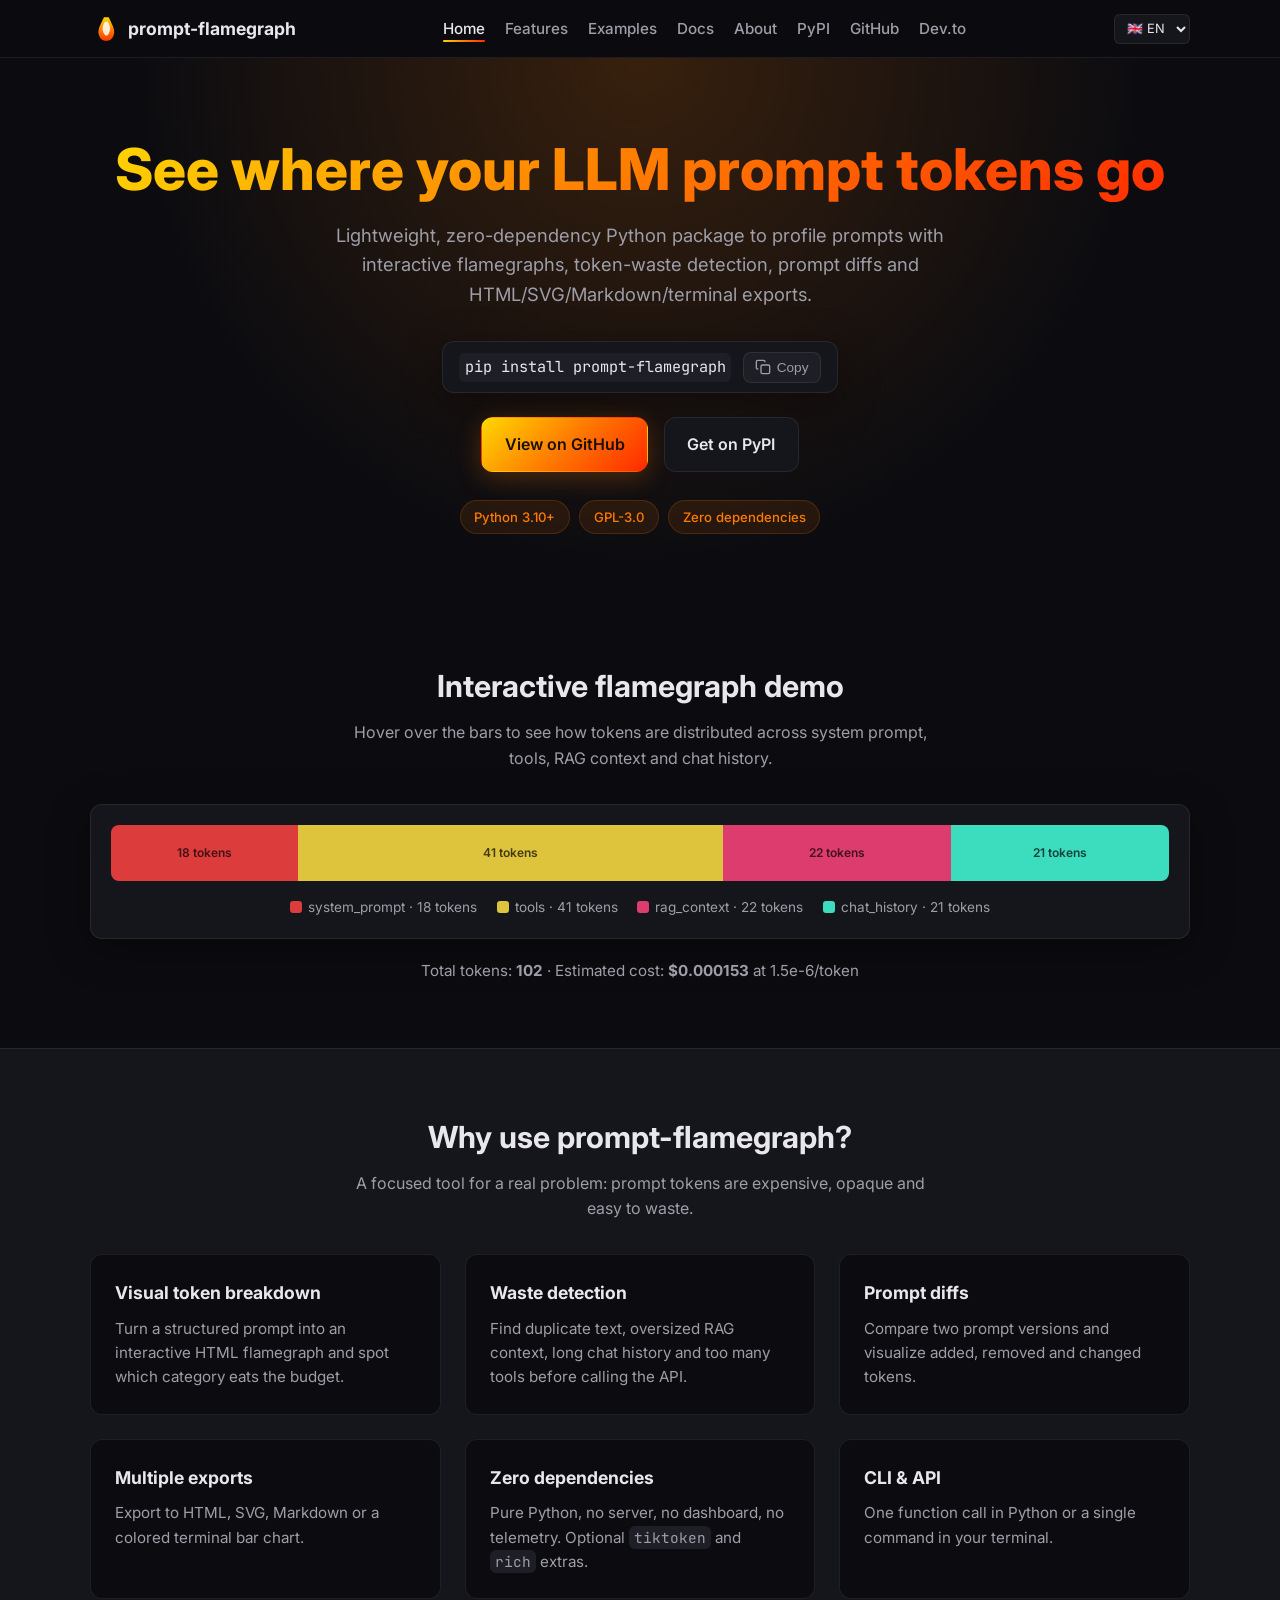
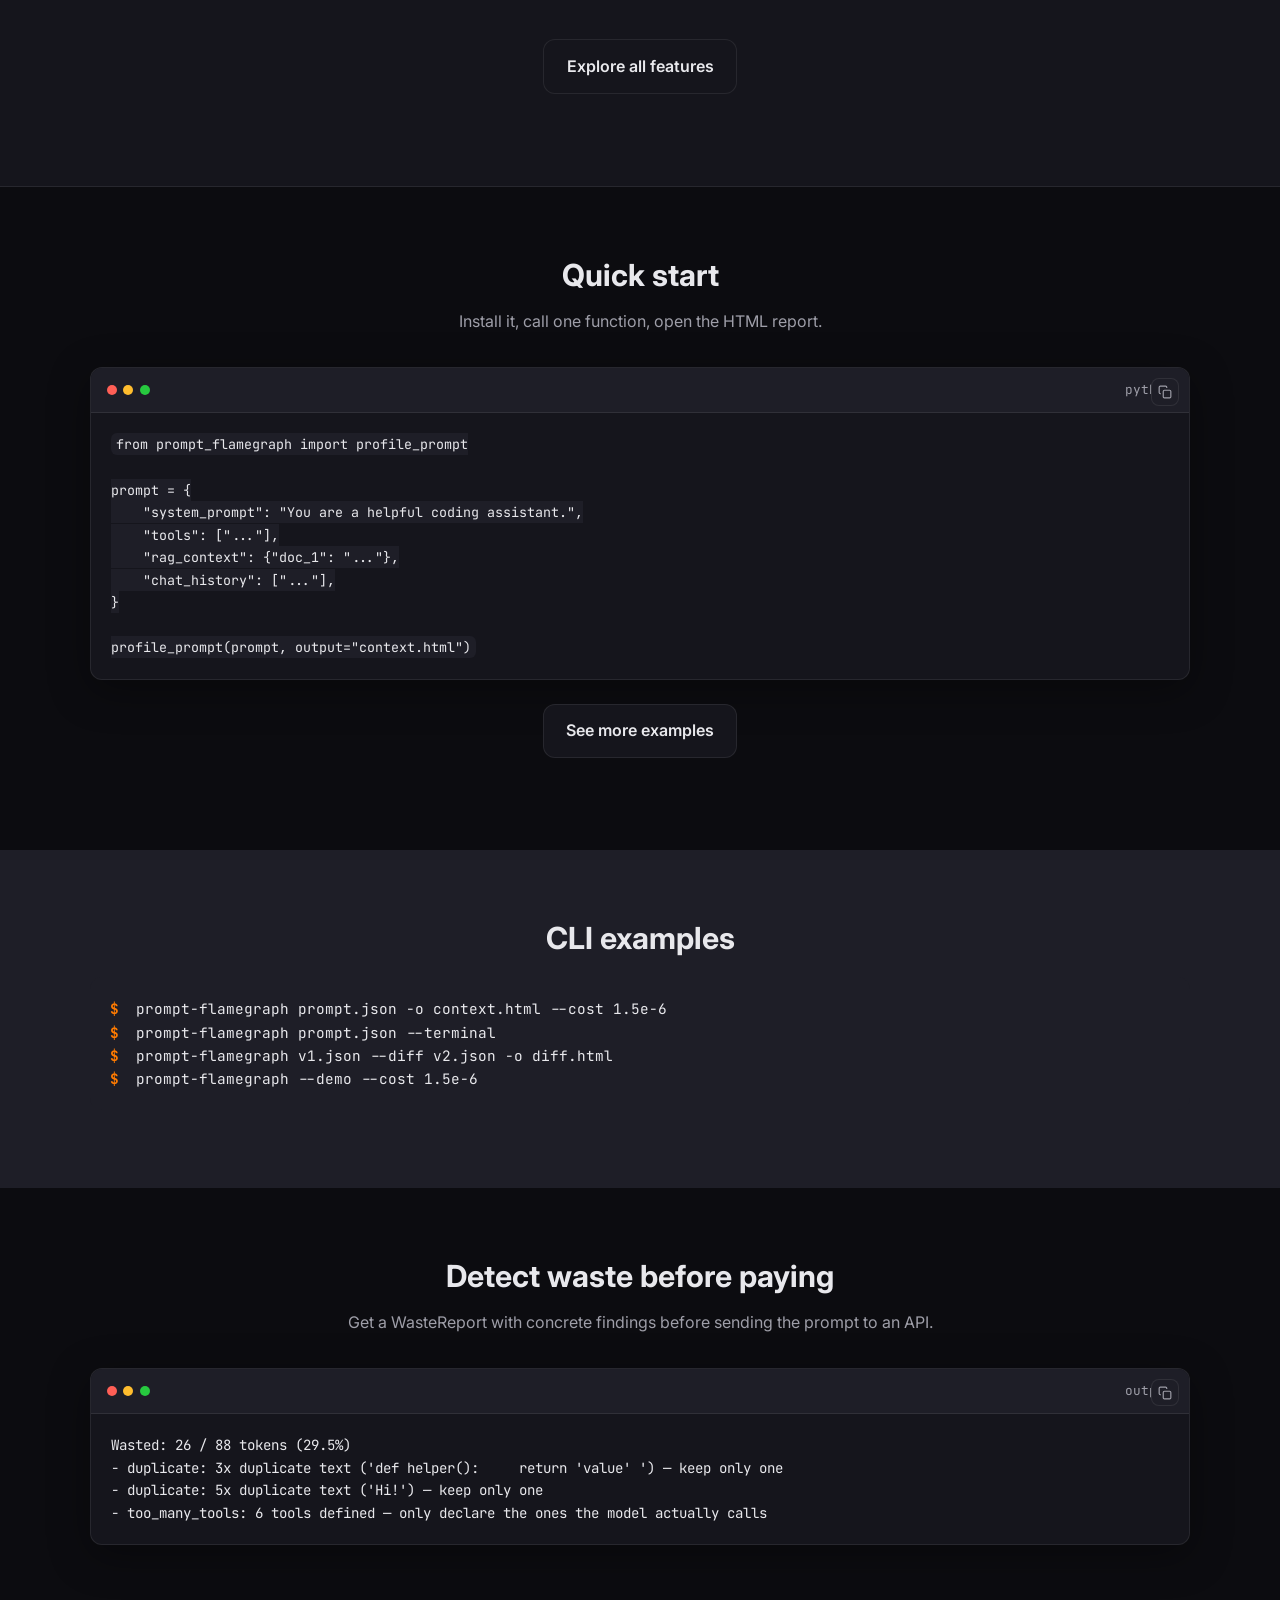
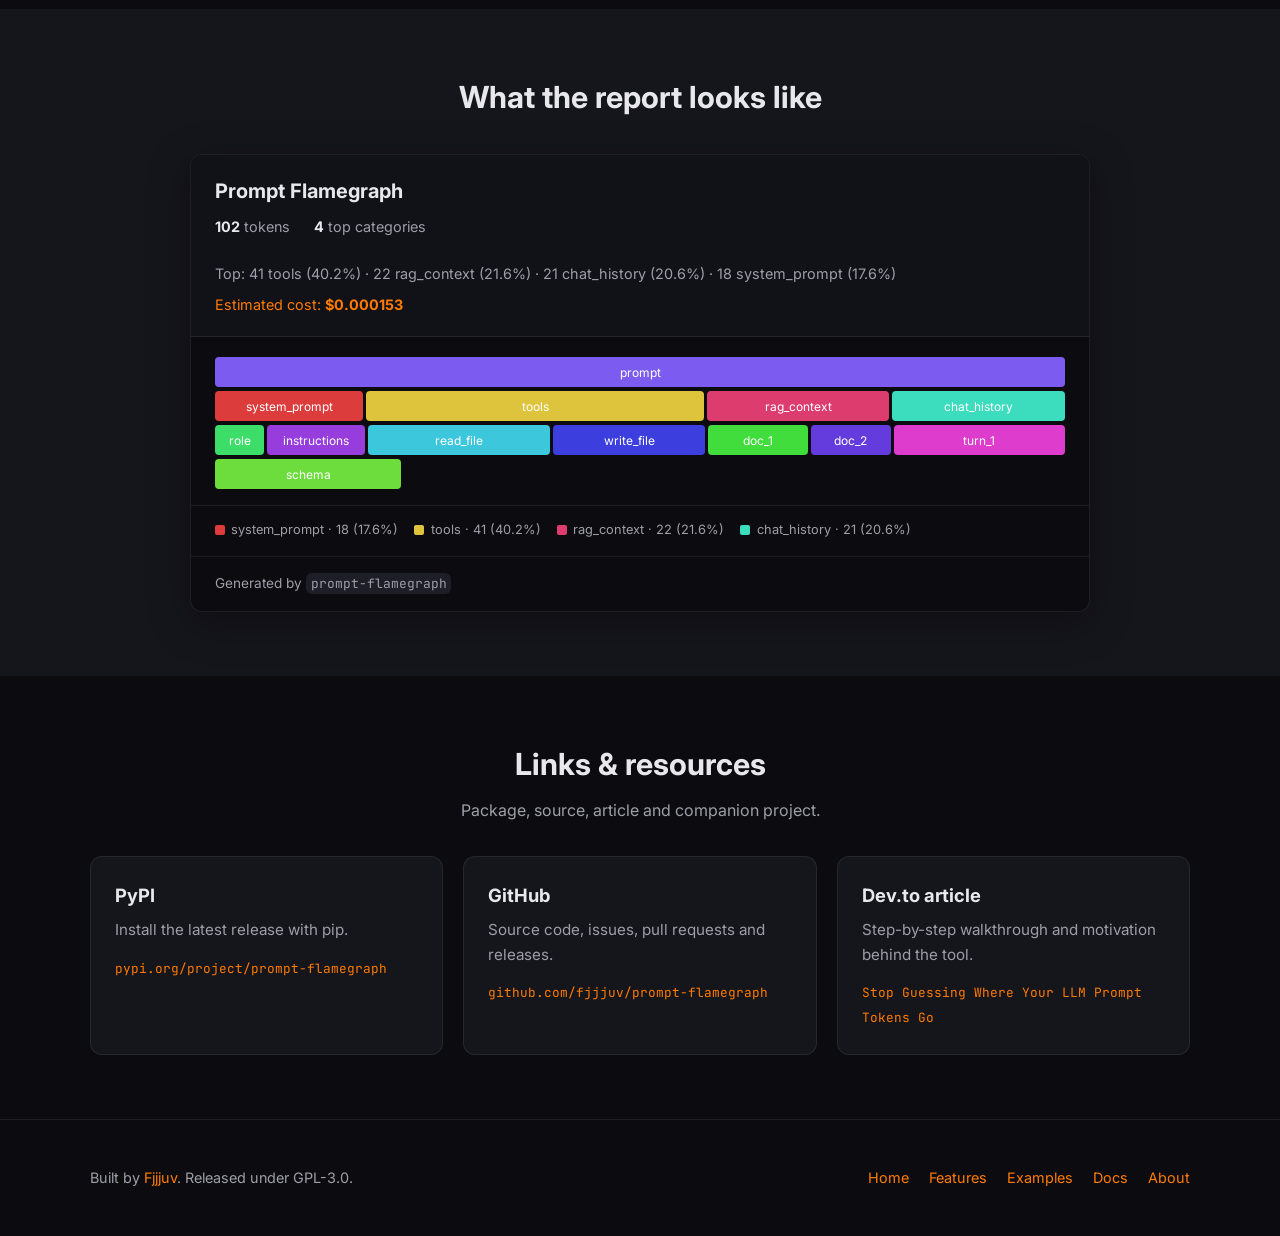
==== commit 0f09a5a6: "Cache-bust i18n.js and add flags to language switcher." ====
--- a/index.html
+++ b/index.html
@@ -47,7 +47,7 @@
   <meta name="msapplication-TileColor" content="#0c0c10" />
   <meta name="copyright" content="Fjjjuv, GPL-3.0" />
   <link rel="stylesheet" href="style.css" />
-  <script src="i18n.js" defer></script>
+  <script src="i18n.js?v=2" defer></script>
   <meta name="robots" content="index, follow, max-image-preview:large, max-snippet:-1, max-video-preview:-1" />
   <meta name="referrer" content="strict-origin-when-cross-origin" />
   <meta name="author" content="Fjjjuv" />
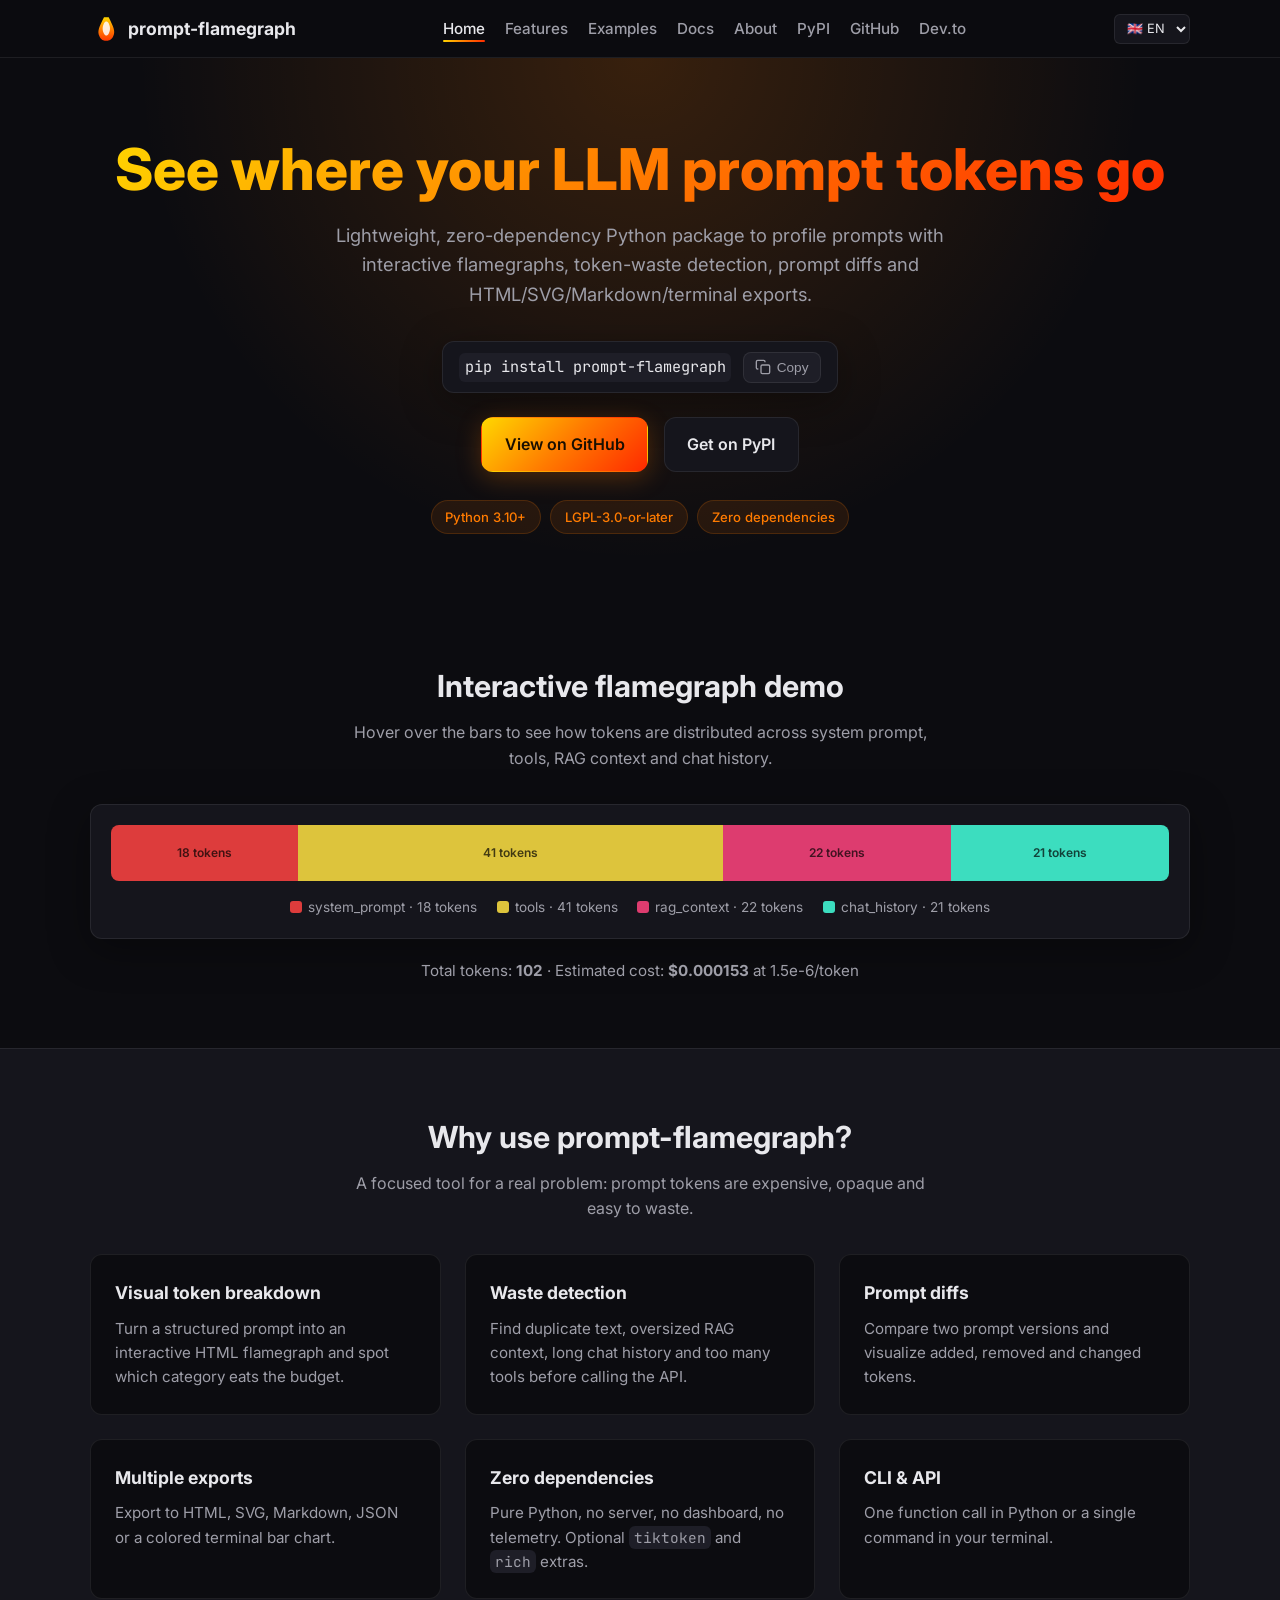
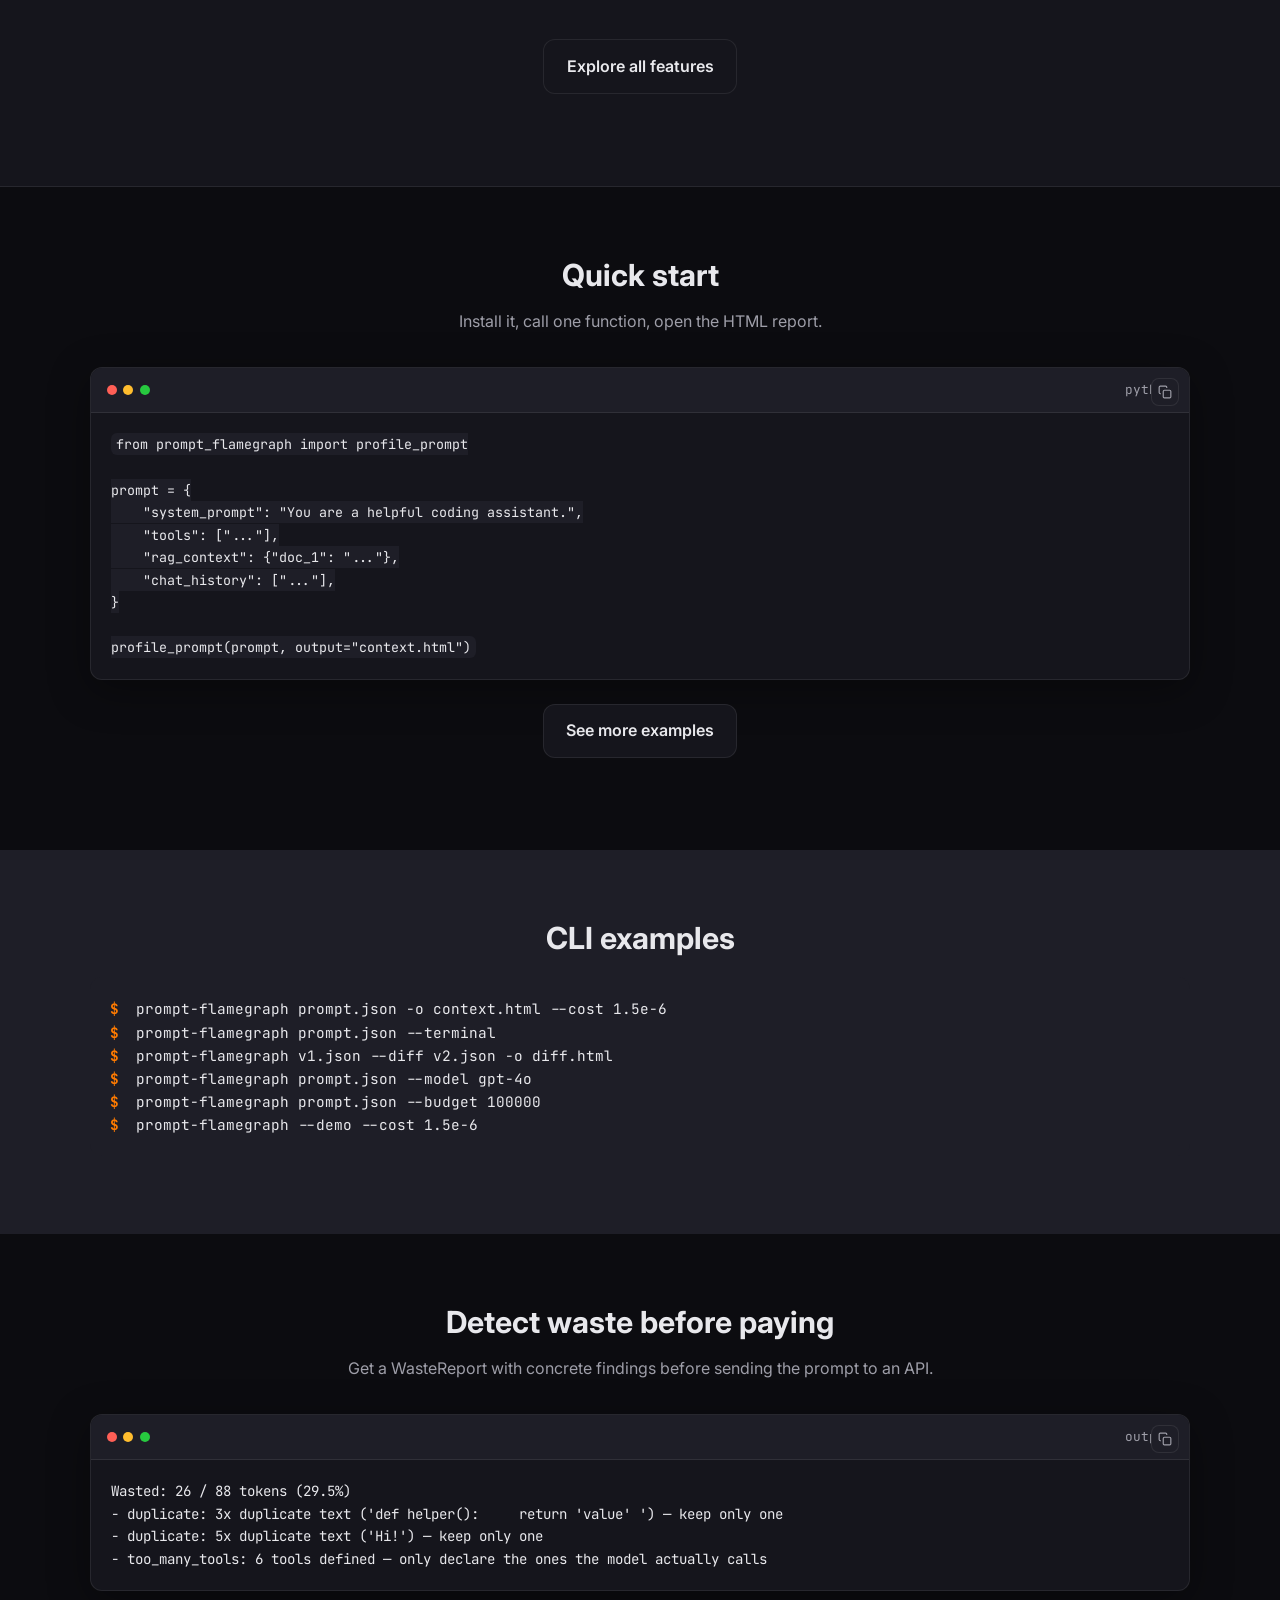
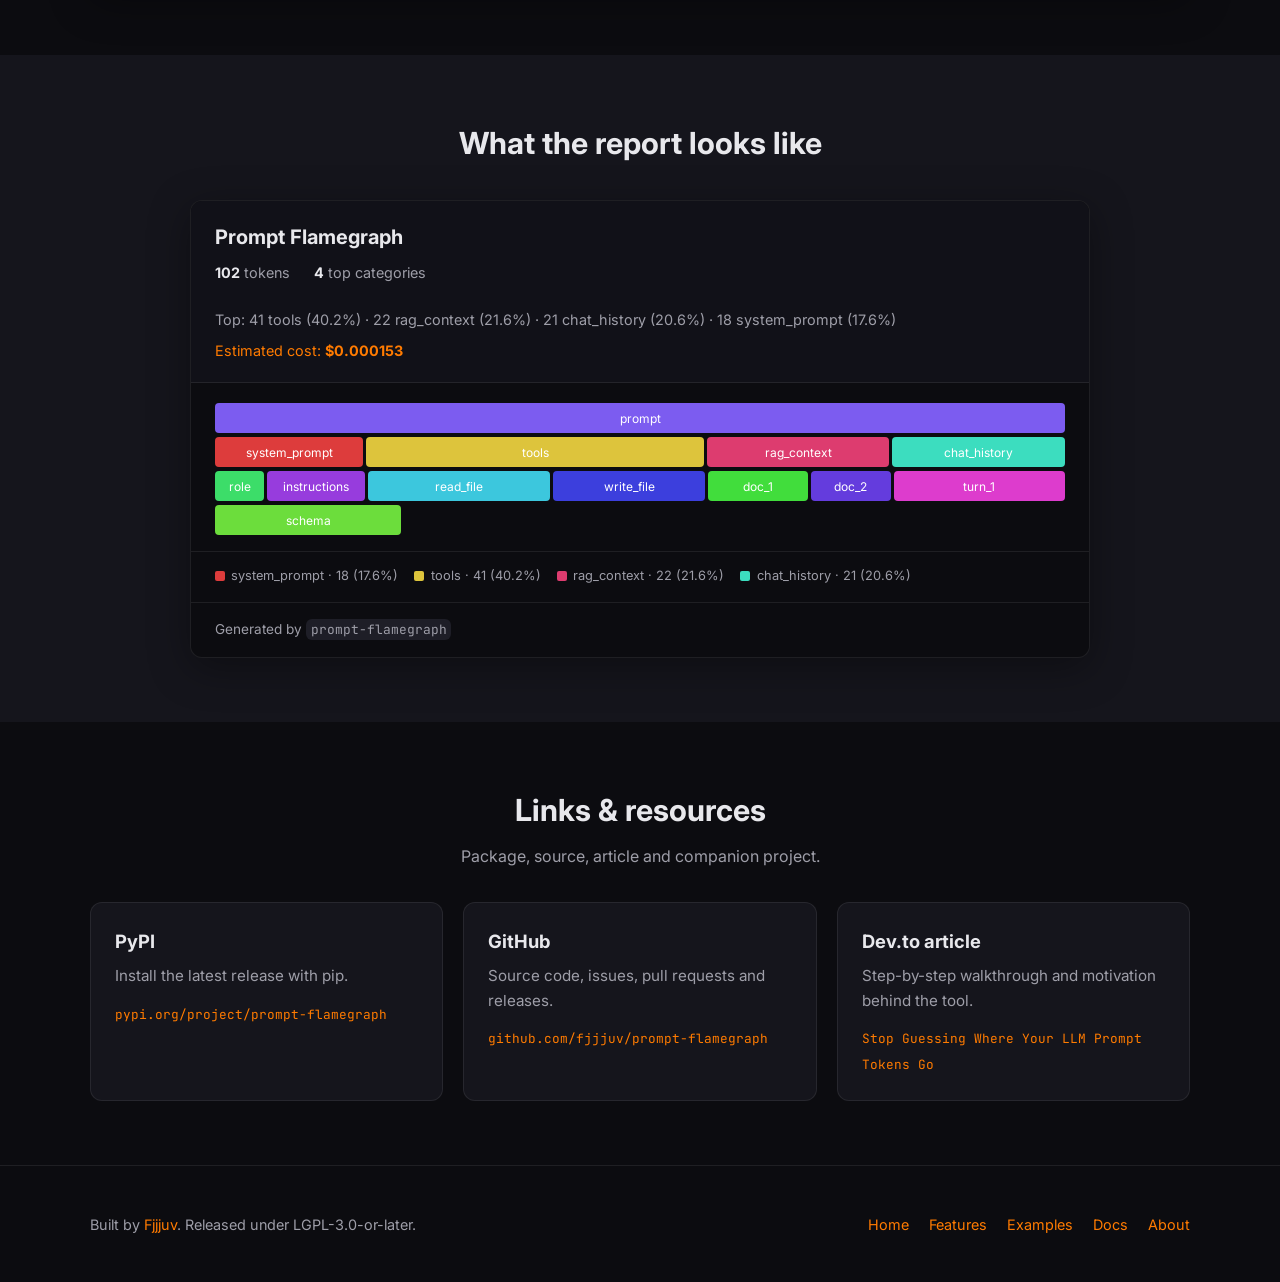
==== commit 1812c263: "Update site for 0.3.0: LGPL license, new features, adapters, budget gate" ====
--- a/index.html
+++ b/index.html
@@ -42,10 +42,10 @@
   <meta name="DC.publisher" content="Fjjjuv" />
   <meta name="DC.date" content="2026-09-10" />
   <meta name="DC.language" content="en" />
-  <meta name="DC.rights" content="GPL-3.0" />
+  <meta name="DC.rights" content="LGPL-3.0-or-later" />
   <meta name="application-name" content="prompt-flamegraph" />
   <meta name="msapplication-TileColor" content="#0c0c10" />
-  <meta name="copyright" content="Fjjjuv, GPL-3.0" />
+  <meta name="copyright" content="Fjjjuv, LGPL-3.0-or-later" />
   <link rel="stylesheet" href="style.css" />
   <script src="i18n.js?v=2" defer></script>
   <meta name="robots" content="index, follow, max-image-preview:large, max-snippet:-1, max-video-preview:-1" />
@@ -80,16 +80,16 @@
         "applicationCategory": "DeveloperApplication",
         "applicationSubCategory": "Prompt engineering tool",
         "operatingSystem": "Cross-platform",
-        "softwareVersion": "0.2.4",
+        "softwareVersion": "0.3.0",
         "programmingLanguage": "Python",
         "requiresPythonVersion": ">=3.10",
         "offers": {"@type": "Offer", "price": "0", "priceCurrency": "USD"},
         "author": {"@type": "Person", "name": "Fjjjuv", "url": "https://github.com/fjjjuv"},
         "codeRepository": "https://github.com/fjjjuv/prompt-flamegraph",
         "downloadUrl": "https://pypi.org/project/prompt-flamegraph/",
-        "license": "https://www.gnu.org/licenses/gpl-3.0.html",
+        "license": "https://www.gnu.org/licenses/lgpl-3.0.html",
         "audience": {"@type": "Audience", "audienceType": "Developers and ML engineers"},
-        "featureList": ["Interactive flamegraph", "Token waste detection", "Prompt diff", "HTML/SVG/Markdown exports", "Terminal bar chart", "Pluggable tokenizers", "CLI and Python API"],
+        "featureList": ["Interactive flamegraph", "Token waste detection", "Prompt diff", "HTML/SVG/Markdown/JSON exports", "Terminal bar chart", "Pluggable tokenizers", "Model-aware profiling and pricing", "Framework adapters", "CI budget gate", "CLI and Python API"],
         "screenshot": {"@id": "https://fjjjuv.github.io/prompt-flamegraph/og-image.png"},
         "softwareHelp": "https://fjjjuv.github.io/prompt-flamegraph/documentation.html",
         "url": "https://fjjjuv.github.io/prompt-flamegraph/",
@@ -164,7 +164,7 @@
         </div>
         <div class="badges">
           <span class="badge" data-i18n="badge_python">Python 3.10+</span>
-          <span class="badge" data-i18n="badge_license">GPL-3.0</span>
+          <span class="badge" data-i18n="badge_license">LGPL-3.0-or-later</span>
           <span class="badge" data-i18n="badge_zero">Zero dependencies</span>
         </div>
       </div>
@@ -204,7 +204,7 @@
           </article>
           <article class="feature reveal">
             <h3 data-i18n="feature_export">Multiple exports</h3>
-            <p data-i18n="feature_export_text">Export to HTML, SVG, Markdown or a colored terminal bar chart.</p>
+            <p data-i18n="feature_export_text">Export to HTML, SVG, Markdown, JSON or a colored terminal bar chart.</p>
           </article>
           <article class="feature reveal">
             <h3 data-i18n="feature_zero">Zero dependencies</h3>
@@ -267,6 +267,8 @@
         <pre><span class="prompt">$</span> <span class="cmd">prompt-flamegraph prompt.json -o context.html --cost 1.5e-6</span>
 <span class="prompt">$</span> <span class="cmd">prompt-flamegraph prompt.json --terminal</span>
 <span class="prompt">$</span> <span class="cmd">prompt-flamegraph v1.json --diff v2.json -o diff.html</span>
+<span class="prompt">$</span> <span class="cmd">prompt-flamegraph prompt.json --model gpt-4o</span>
+<span class="prompt">$</span> <span class="cmd">prompt-flamegraph prompt.json --budget 100000</span>
 <span class="prompt">$</span> <span class="cmd">prompt-flamegraph --demo --cost 1.5e-6</span></pre>
       </div>
     </section>
@@ -345,7 +347,7 @@
 
   <footer class="site-footer">
     <div class="container footer-inner">
-      <p data-i18n="footer_built">Built by <a href="https://github.com/fjjjuv" target="_blank" rel="noopener">Fjjjuv</a>. Released under GPL-3.0.</p>
+      <p data-i18n="footer_built">Built by <a href="https://github.com/fjjjuv" target="_blank" rel="noopener">Fjjjuv</a>. Released under LGPL-3.0-or-later.</p>
       <div class="footer-links">
         <a href="index.html" data-i18n="nav_home">Home</a>
         <a href="features.html" data-i18n="nav_features">Features</a>
